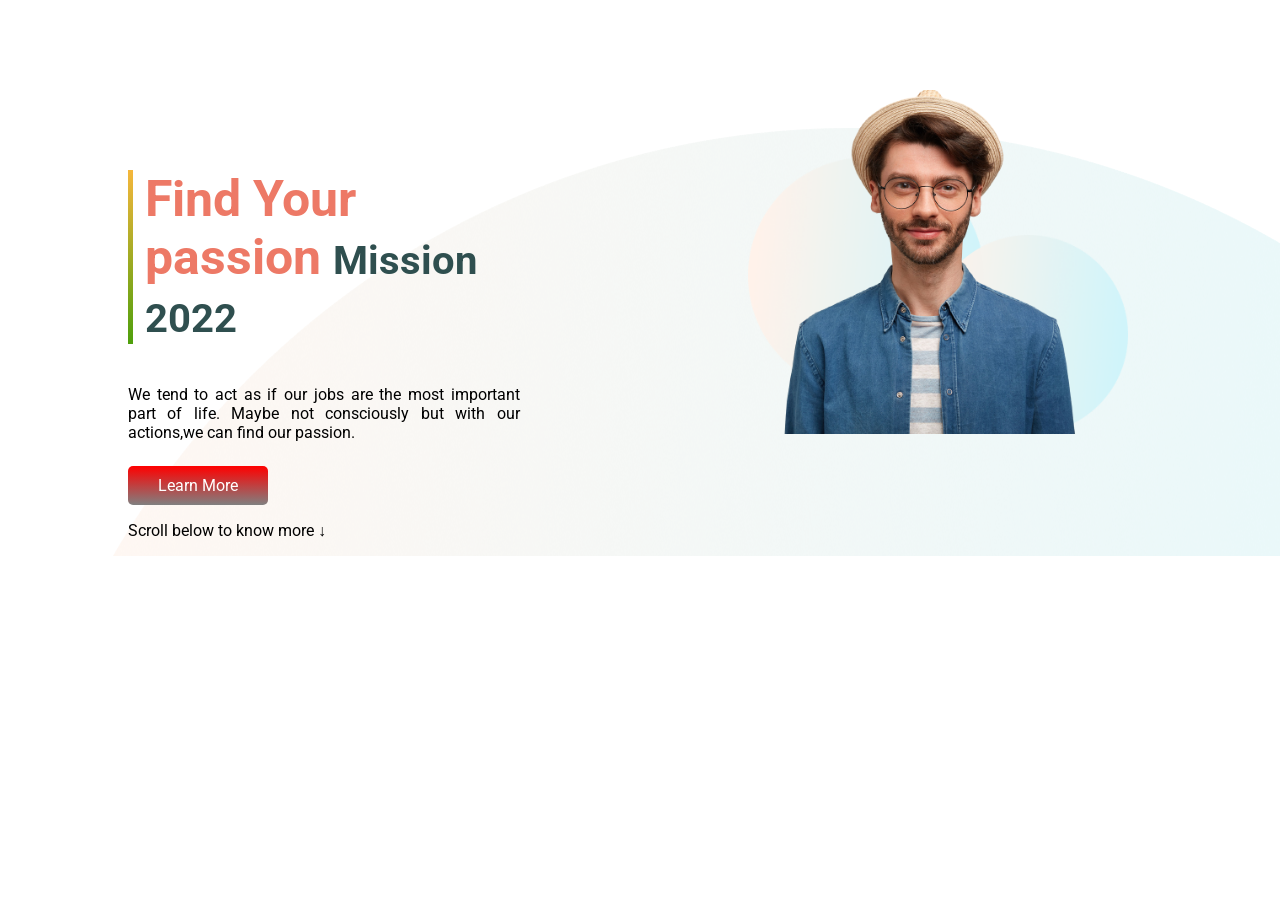
==== assignment01.html @ ee3a5e4a "project file" ====
<!DOCTYPE html>
<html lang="en">

<head>
    <meta charset="UTF-8">
    <meta http-equiv="X-UA-Compatible" content="IE=edge">
    <meta name="viewport" content="width=device-width, initial-scale=1.0">
    <title>Document</title>
    <link rel="preconnect" href="https://fonts.googleapis.com">
    <link rel="preconnect" href="https://fonts.gstatic.com" crossorigin>
    <link href="https://fonts.googleapis.com/css2?family=Roboto:wght@700&display=swap" rel="stylesheet">
    <link rel="stylesheet" href="style.css">
</head>

<body>
    <!-- top banner started -->
    <section class="top-banner">
        <div class="one">
            <h1>Find Your passion
                <span class="new">Mission 2022</span>
            </h1>
            <p>
                We tend to act as if our jobs are the most important part of life. Maybe not consciously but with our
                actions,we can find our passion.
            </p>
            <a class="button" target="_blank" href="https://github.com/marshallanique">Learn More</a>
            <p>Scroll below to know more ↓</p>
        </div>
        <div class="two">
            <img src="images/person-4.png" alt="a man in hat">
          
        </div> 
      
    </section>
    <!-- top banner ended -->
</body>

</html>
---- style.css ----
body{
    font-family: 'Roboto', sans-serif;
    margin: 0;
}
h1{
    font-size: 50px;
    color: #ed7966;
    border-left: 5px solid;
    border-image: linear-gradient(#f6b73c, #4d9f0c);
    border-image-slice: 1;
    padding-left: 3%;
}
p{
    text-align: justify;
}
.top-banner{
    display: flex;
    margin-top: 10%;
    background-image: url(images/shape-4.png);
    background-repeat: no-repeat;
}
.new{
    font-size: 40px;
    color:darkslategray;
    
}
.one{
    margin-left: 10%;
}
.two img{
    width: 50%;
    margin-left: 30%;
    margin-top: -5%;
}
.button{
    text-decoration: none;
    background: linear-gradient(red,gray);
    color: white;
    padding:10px 30px;
    border-radius: 5px;
    display: inline-block;
    margin-top: 2%;
}
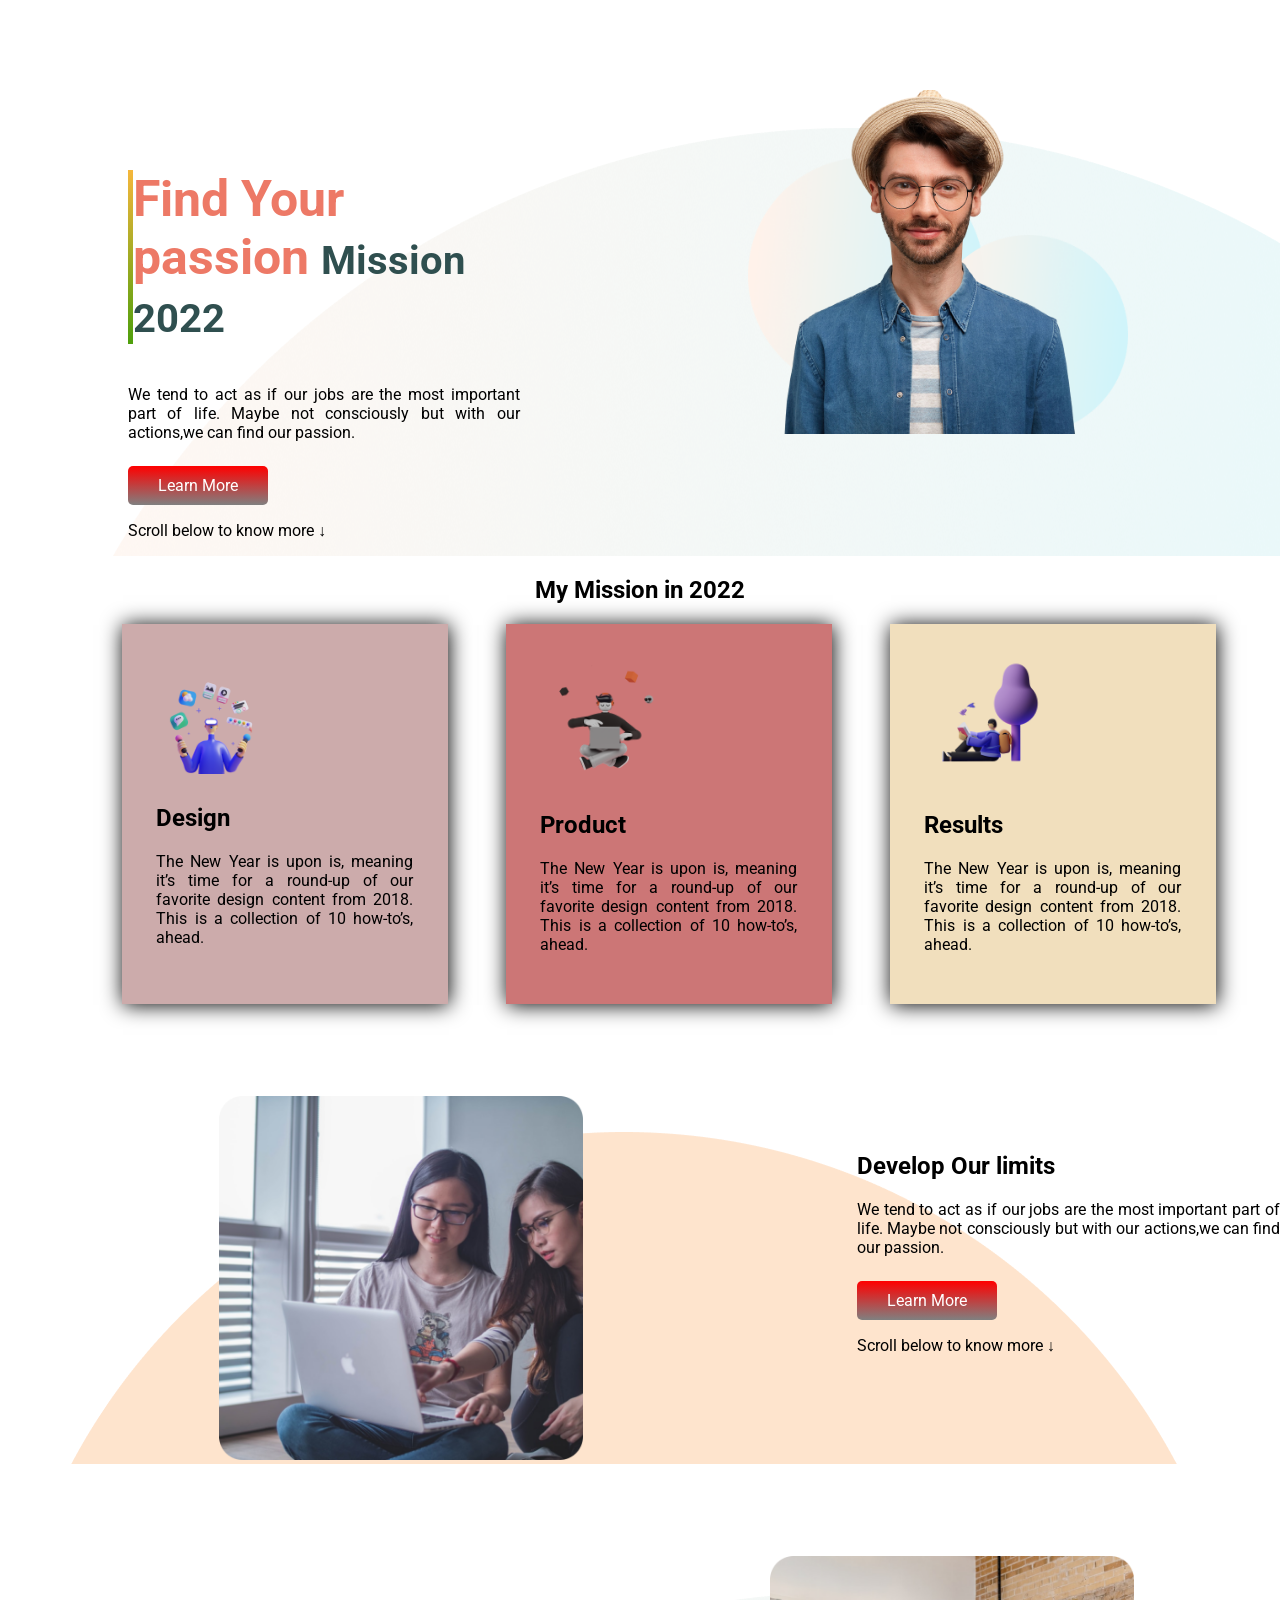
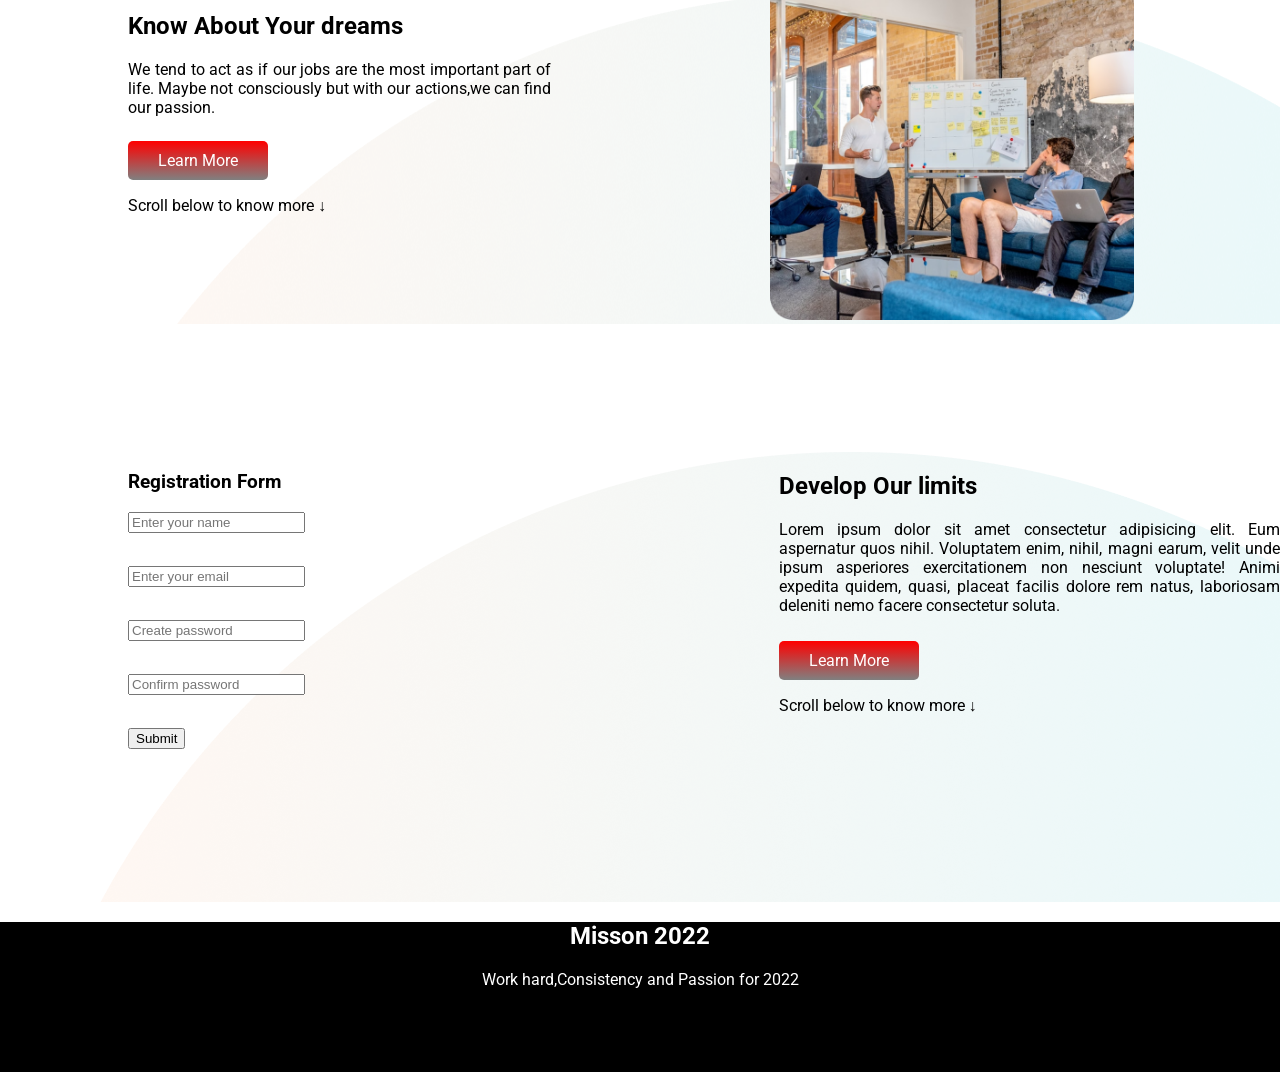
==== commit cb9658ca: "all complete" ====
--- a/assignment01.html
+++ b/assignment01.html
@@ -14,7 +14,7 @@
 
 <body>
     <!-- top banner started -->
-    <section class="top-banner">
+    <section class="top-banner skill">
         <div class="one">
             <h1>Find Your passion
                 <span class="new">Mission 2022</span>
@@ -33,6 +33,100 @@
       
     </section>
     <!-- top banner ended -->
+    <!-- mission-area started -->
+    <section class="mission-area">
+        <h1>My Mission in 2022</h1>
+        <div class="main">
+            <div class="design">
+                <img src="images/illustrator-1.png" alt="">
+                <h2>Design</h2>
+                <p>The New Year is upon is, meaning it’s time for a round-up of our favorite design content from 2018. This is a collection of 10 how-to’s, ahead.</p>
+            </div>
+            <div class="product">
+                <img src="images/illustrator-2.png" alt="">
+                <h2>Product</h2>
+                <p>The New Year is upon is, meaning it’s time for a round-up of our favorite design content from 2018. This is a collection of 10 how-to’s, ahead.</p>
+            </div>
+            <div class="result">
+                <img src="images/illustrator-3.png" alt="">
+                <h2>Results</h2>
+                <p>The New Year is upon is, meaning it’s time for a round-up of our favorite design content from 2018. This is a collection of 10 how-to’s, ahead.</p>
+            </div>
+        </div>
+    </section>
+    <!-- mission area ended -->
+    <!-- skill area started -->
+      <section class="skill-area skill">
+        <div class="two">
+            <img src="images/coding.png" alt="a girl coding">
+        </div> 
+        <div class="one">
+            <h2>Develop Our limits</h2>
+            <p>
+                We tend to act as if our jobs are the most important part of life. Maybe not consciously but with our
+                actions,we can find our passion.
+            </p>
+            <a class="button" target="_blank" href="https://github.com/marshallanique">Learn More</a>
+            <p>Scroll below to know more ↓</p>
+        </div>     
+      
+ </section>
+    <!-- skill-area ended -->
+   <!-- community-area started -->
+   <section class="community-area skill">
+    <div class="one">
+        <h2>Know About Your dreams</h2>
+        <p>
+            We tend to act as if our jobs are the most important part of life. Maybe not consciously but with our
+            actions,we can find our passion.
+        </p>
+        <a class="button" target="_blank" href="https://github.com/marshallanique">Learn More</a>
+        <p>Scroll below to know more ↓</p>
+    </div> 
+    <div class="two">
+        <img src="images/project.png" alt="a girl coding">
+    </div>     
+</section>
+  <!-- community-area ended -->
+  <!
+  -- form-up area started -->
+  <section class="form-up skill">
+    <div class="two form">
+       <h3>Registration Form</h3>
+       <form action="">
+           <div class="input-box">
+               <input type="text" name="" id="" placeholder="Enter your name">
+           </div><br>
+           <div class="input-box">
+            <input type="text" name="" id="" placeholder="Enter your email">
+        </div><br>
+        <div class="input-box">
+            <input type="password" name="" id="" placeholder="Create password">
+        </div><br>
+        <div class="input-box">
+            <input type="password" name="" id="" placeholder="Confirm password">
+        </div><br>
+        <div class="input-box">
+            <input type="submit" name="" id="" placeholder="Register now">
+        </div>
+       </form>
+    </div> 
+    <div class="one up">
+        <h2>Develop Our limits</h2>
+        <p>
+            Lorem ipsum dolor sit amet consectetur adipisicing elit. Eum aspernatur quos nihil. Voluptatem enim, nihil, magni earum, velit unde ipsum asperiores exercitationem non nesciunt voluptate! Animi expedita quidem, quasi, placeat facilis dolore rem natus, laboriosam deleniti nemo facere consectetur soluta.
+        </p>
+        <a class="button" target="_blank" href="https://github.com/marshallanique">Learn More</a>
+        <p>Scroll below to know more ↓</p>
+    </div>     
+  
+</section>
+<section class="footer">
+   <div class="footer-part">
+    <h1> Misson 2022</h1>
+    <p>Work hard,Consistency and Passion for 2022</p>
+   </div>
+</section>
 </body>
 
 </html>
--- a/style.css
+++ b/style.css
@@ -2,18 +2,24 @@
     font-family: 'Roboto', sans-serif;
     margin: 0;
 }
-h1{
+.one h1{
     font-size: 50px;
     color: #ed7966;
     border-left: 5px solid;
     border-image: linear-gradient(#f6b73c, #4d9f0c);
     border-image-slice: 1;
-    padding-left: 3%;
+    /* padding-left: 3%;
+    height: 29%; */
+    border-radius: 20%;
+    
+
+    
 }
 p{
     text-align: justify;
 }
-.top-banner{
+.skill{
+   
     display: flex;
     margin-top: 10%;
     background-image: url(images/shape-4.png);
@@ -40,4 +46,71 @@
     border-radius: 5px;
     display: inline-block;
     margin-top: 2%;
+}
+/* mission area started*/
+.mission-area h1{
+    text-align: center;
+}
+.main{
+    display: flex;
+    margin-left: 5%;
+    margin-right: 5%;
+}
+.design img{
+    width: 50%;
+}
+.product img{
+    width: 50%;
+}
+.result img{
+    width: 50%;
+}
+.design{
+    background-color: #ccabab;
+    margin-left: 5%;
+    box-shadow: 1px 1px 20px black;
+    padding: 3%;
+}
+.product{
+    background-color: #cc7676;
+    margin-left: 5%;
+    box-shadow: 1px 1px 20px black;
+    padding: 3%;
+}
+
+.result{
+    background-color: rgb(241, 223, 189);
+    margin-left: 5%;
+    box-shadow: 1px 1px 20px black;
+    padding: 3%;
+}
+/* mission area ended*/
+/* skill started */
+.skill-area{
+    background-image: url(images/shape-5.png);
+    background-repeat: no-repeat;
+}
+.form{
+    margin-left: 10%;
+    min-height: 50vh;
+}
+.up{
+    margin-left: 37%;
+}
+.input-box{
+    height: 35px;
+    outline: none;
+   
+}
+.form-up{
+    margin-top: px;
+}
+.footer{
+    height:150px;
+    background-color: black;
+    color: white;
+    text-align: center;
+}
+.footer-part p{
+    text-align: center;
 }
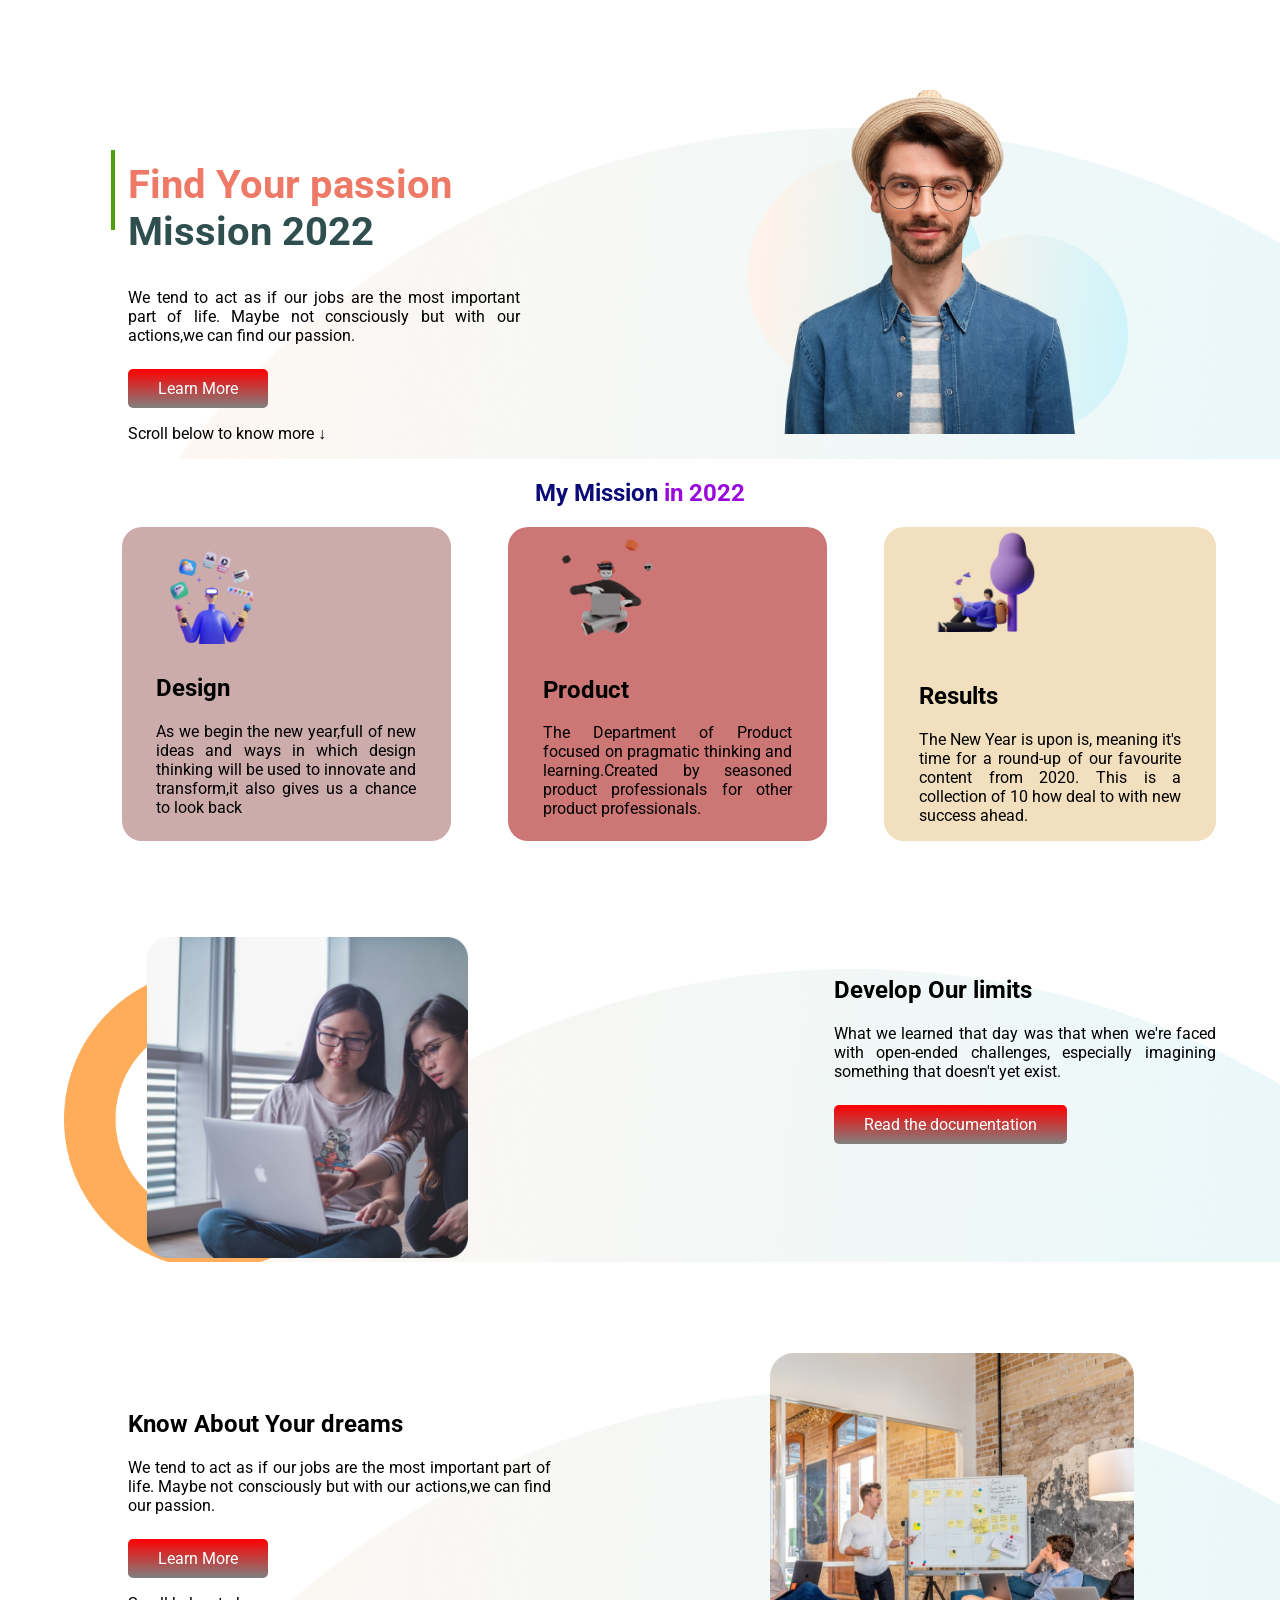
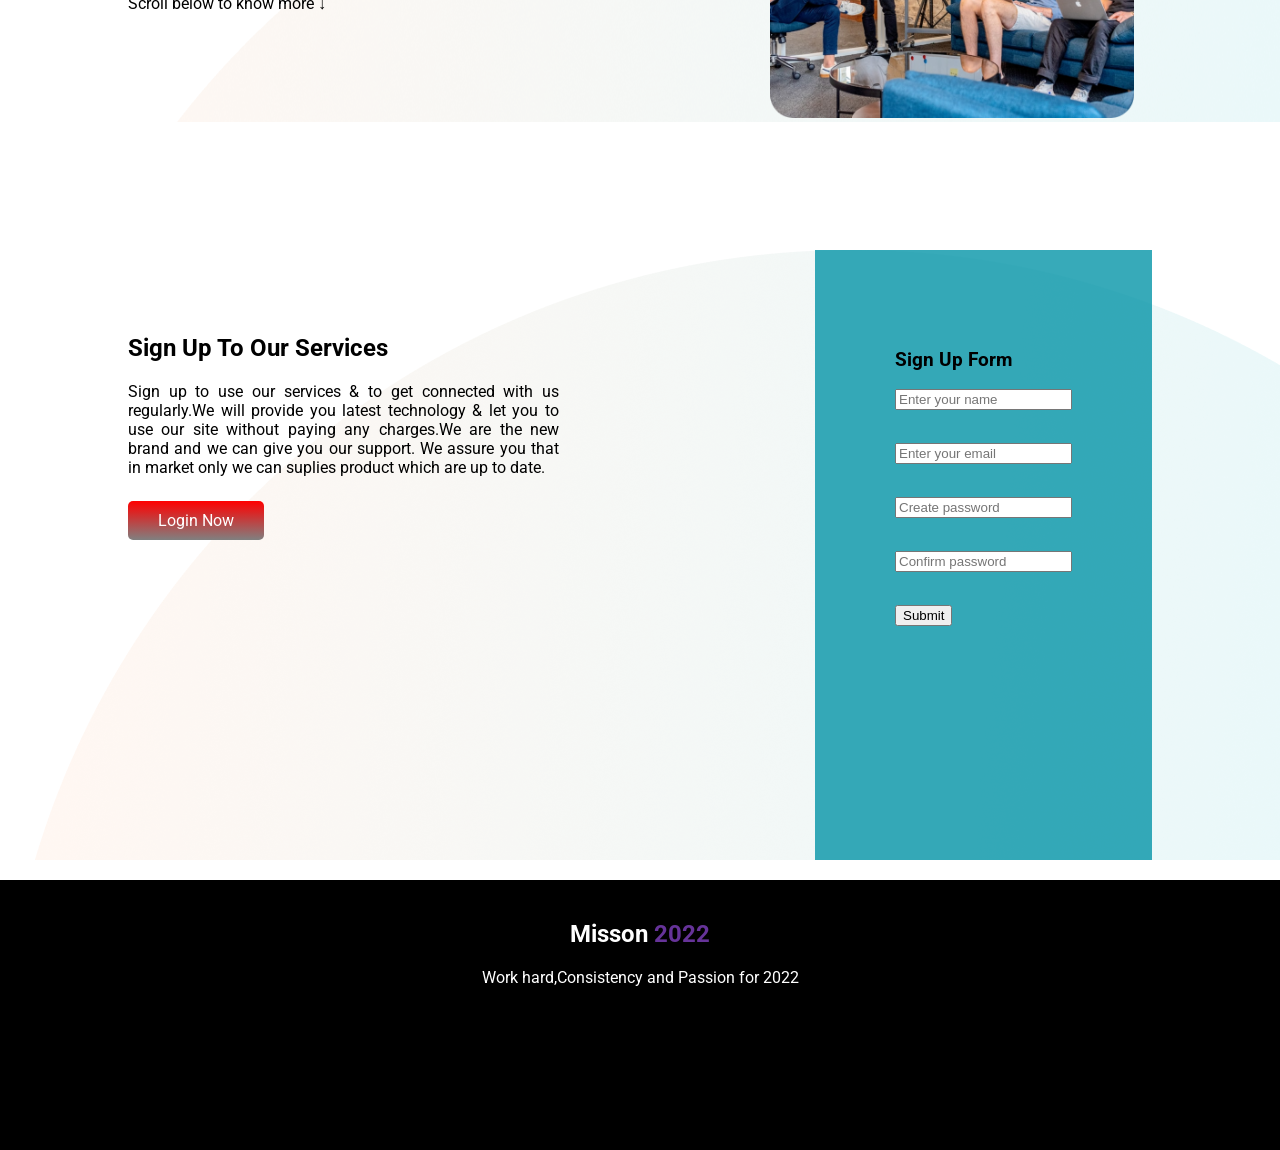
==== commit 05433835: "project" ====
--- a/assignment01.html
+++ b/assignment01.html
@@ -16,9 +16,8 @@
     <!-- top banner started -->
     <section class="top-banner skill">
         <div class="one">
-            <h1>Find Your passion
-                <span class="new">Mission 2022</span>
-            </h1>
+            <div class="border"></div>
+             <h1>Find Your passion <span class="new">Mission 2022</span></h1>
             <p>
                 We tend to act as if our jobs are the most important part of life. Maybe not consciously but with our
                 actions,we can find our passion.
@@ -35,39 +34,37 @@
     <!-- top banner ended -->
     <!-- mission-area started -->
     <section class="mission-area">
-        <h1>My Mission in 2022</h1>
+        <h1>My Mission <span class="blue">in 2022</span></h1>
         <div class="main">
             <div class="design">
                 <img src="images/illustrator-1.png" alt="">
                 <h2>Design</h2>
-                <p>The New Year is upon is, meaning it’s time for a round-up of our favorite design content from 2018. This is a collection of 10 how-to’s, ahead.</p>
+                <p>As we begin the new year,full of new ideas and ways in which design thinking will be used to innovate and transform,it also gives us a chance to look back</p>
             </div>
             <div class="product">
                 <img src="images/illustrator-2.png" alt="">
                 <h2>Product</h2>
-                <p>The New Year is upon is, meaning it’s time for a round-up of our favorite design content from 2018. This is a collection of 10 how-to’s, ahead.</p>
+                <p>The Department of Product focused on pragmatic thinking and learning.Created by seasoned product professionals for other product professionals.</p>
             </div>
             <div class="result">
                 <img src="images/illustrator-3.png" alt="">
                 <h2>Results</h2>
-                <p>The New Year is upon is, meaning it’s time for a round-up of our favorite design content from 2018. This is a collection of 10 how-to’s, ahead.</p>
+                <p>The New Year is upon is, meaning it's time for a round-up of our favourite content from 2020. This is a collection of 10 how deal to with new success ahead.</p>
             </div>
         </div>
     </section>
     <!-- mission area ended -->
     <!-- skill area started -->
       <section class="skill-area skill">
-        <div class="two">
+        <div class="two girl">
             <img src="images/coding.png" alt="a girl coding">
         </div> 
-        <div class="one">
+        <div class="one para">
             <h2>Develop Our limits</h2>
             <p>
-                We tend to act as if our jobs are the most important part of life. Maybe not consciously but with our
-                actions,we can find our passion.
+                What we learned that day was that when we're faced with open-ended challenges, especially imagining something that doesn't yet exist.
             </p>
-            <a class="button" target="_blank" href="https://github.com/marshallanique">Learn More</a>
-            <p>Scroll below to know more ↓</p>
+            <a class="button" target="_blank" href="https://github.com/marshallanique">Read the documentation</a>
         </div>     
       
  </section>
@@ -88,45 +85,47 @@
     </div>     
 </section>
   <!-- community-area ended -->
-  <!
-  -- form-up area started -->
+  <!-- form-up area started -->
   <section class="form-up skill">
+    <div class="one up">
+        <h2>Sign Up To Our Services</h2>
+        <p>
+            Sign up to use our services & to get connected with us regularly.We will provide you latest technology & let you to use our site without paying any charges.We are the new brand and we can give you our support.
+            We assure you that in market only we can suplies product which are up to date.
+        </p>
+        <a class="button" target="_blank" href="https://github.com/marshallanique">Login Now</a>
+    </div>
     <div class="two form">
-       <h3>Registration Form</h3>
-       <form action="">
-           <div class="input-box">
-               <input type="text" name="" id="" placeholder="Enter your name">
-           </div><br>
-           <div class="input-box">
-            <input type="text" name="" id="" placeholder="Enter your email">
-        </div><br>
-        <div class="input-box">
-            <input type="password" name="" id="" placeholder="Create password">
-        </div><br>
-        <div class="input-box">
-            <input type="password" name="" id="" placeholder="Confirm password">
-        </div><br>
-        <div class="input-box">
-            <input type="submit" name="" id="" placeholder="Register now">
-        </div>
-       </form>
-    </div> 
-    <div class="one up">
-        <h2>Develop Our limits</h2>
-        <p>
-            Lorem ipsum dolor sit amet consectetur adipisicing elit. Eum aspernatur quos nihil. Voluptatem enim, nihil, magni earum, velit unde ipsum asperiores exercitationem non nesciunt voluptate! Animi expedita quidem, quasi, placeat facilis dolore rem natus, laboriosam deleniti nemo facere consectetur soluta.
-        </p>
-        <a class="button" target="_blank" href="https://github.com/marshallanique">Learn More</a>
-        <p>Scroll below to know more ↓</p>
-    </div>     
+        <h3>Sign Up Form</h3>
+        <form action="">
+            <div class="input-box">
+                <input type="text" name="" id="" placeholder="Enter your name">
+            </div><br>
+            <div class="input-box">
+             <input type="text" name="" id="" placeholder="Enter your email">
+         </div><br>
+         <div class="input-box">
+             <input type="password" name="" id="" placeholder="Create password">
+         </div><br>
+         <div class="input-box">
+             <input type="password" name="" id="" placeholder="Confirm password">
+         </div><br>
+         <div class="input-box">
+             <input type="submit" name="" id="" placeholder="Register now">
+         </div>
+        </form>
+     </div>      
   
 </section>
+<!-- form-up area started -->
+<!-- footer started -->
 <section class="footer">
    <div class="footer-part">
-    <h1> Misson 2022</h1>
+    <h1> Misson <span class="red">2022</span></h1>
     <p>Work hard,Consistency and Passion for 2022</p>
    </div>
 </section>
+<!-- footer ended -->
 </body>
 
 </html>
--- a/style.css
+++ b/style.css
@@ -3,18 +3,22 @@
     margin: 0;
 }
 .one h1{
-    font-size: 50px;
+    font-size: 40px;
     color: #ed7966;
-    border-left: 5px solid;
+    /* border-left: 5px solid;
     border-image: linear-gradient(#f6b73c, #4d9f0c);
-    border-image-slice: 1;
-    /* padding-left: 3%;
-    height: 29%; */
-    border-radius: 20%;
-    
+    border-image-slice: 1; */
+   
+}
+.border{
+    border-left: 4px solid #4d9f0c ;
+    height: 80px;
+    position: absolute;
+    left: 9%;
+    margin-left: -4px;
+    top: 150px;
+}
 
-    
-}
 p{
     text-align: justify;
 }
@@ -47,9 +51,12 @@
     display: inline-block;
     margin-top: 2%;
 }
-/* mission area started*/
+.blue{
+    color: rgb(152, 9, 218);
+}
 .mission-area h1{
     text-align: center;
+    color: rgb(11, 11, 119);
 }
 .main{
     display: flex;
@@ -68,49 +75,71 @@
 .design{
     background-color: #ccabab;
     margin-left: 5%;
-    box-shadow: 1px 1px 20px black;
-    padding: 3%;
+    padding: 0 3%;
+    border-radius: 20px;
 }
 .product{
     background-color: #cc7676;
     margin-left: 5%;
-    box-shadow: 1px 1px 20px black;
-    padding: 3%;
+    padding: 0 3%;
+    border-radius: 20px;
 }
 
 .result{
     background-color: rgb(241, 223, 189);
     margin-left: 5%;
-    box-shadow: 1px 1px 20px black;
-    padding: 3%;
+    padding: 0 3%;
+    border-radius: 20px;
 }
-/* mission area ended*/
-/* skill started */
-.skill-area{
-    background-image: url(images/shape-5.png);
-    background-repeat: no-repeat;
+.girl{
+  background-image: url(images/shape-1.png);
+  background-position-x: left;
+  background-repeat: no-repeat;
+  background-size: 300px;
+  margin-left: 5%;
+}
+.girl img{
+    margin-left: 13%;
+}
+.para{
+    margin-right: 5%;
+    margin-top: -1%;
 }
 .form{
-    margin-left: 10%;
+    margin-right: 10%;
     min-height: 50vh;
+    background-color: rgba(5, 149, 168, 0.795);
+    padding: 80px;
 }
 .up{
-    margin-left: 37%;
+ margin-right: 20%;
+ margin-top: 5%;
+}
+.up p{
+   text-align: justify;
 }
 .input-box{
     height: 35px;
     outline: none;
-   
 }
-.form-up{
-    margin-top: px;
-}
+
 .footer{
-    height:150px;
+    height: 30vh;
     background-color: black;
     color: white;
+}
+.footer-part{
     text-align: center;
+   margin-bottom: 20%;
 }
 .footer-part p{
     text-align: center;
+ 
+}
+.footer-part h1{
+    padding-top: 40px;
+
+}
+.red{
+    color: rebeccapurple;
 }
